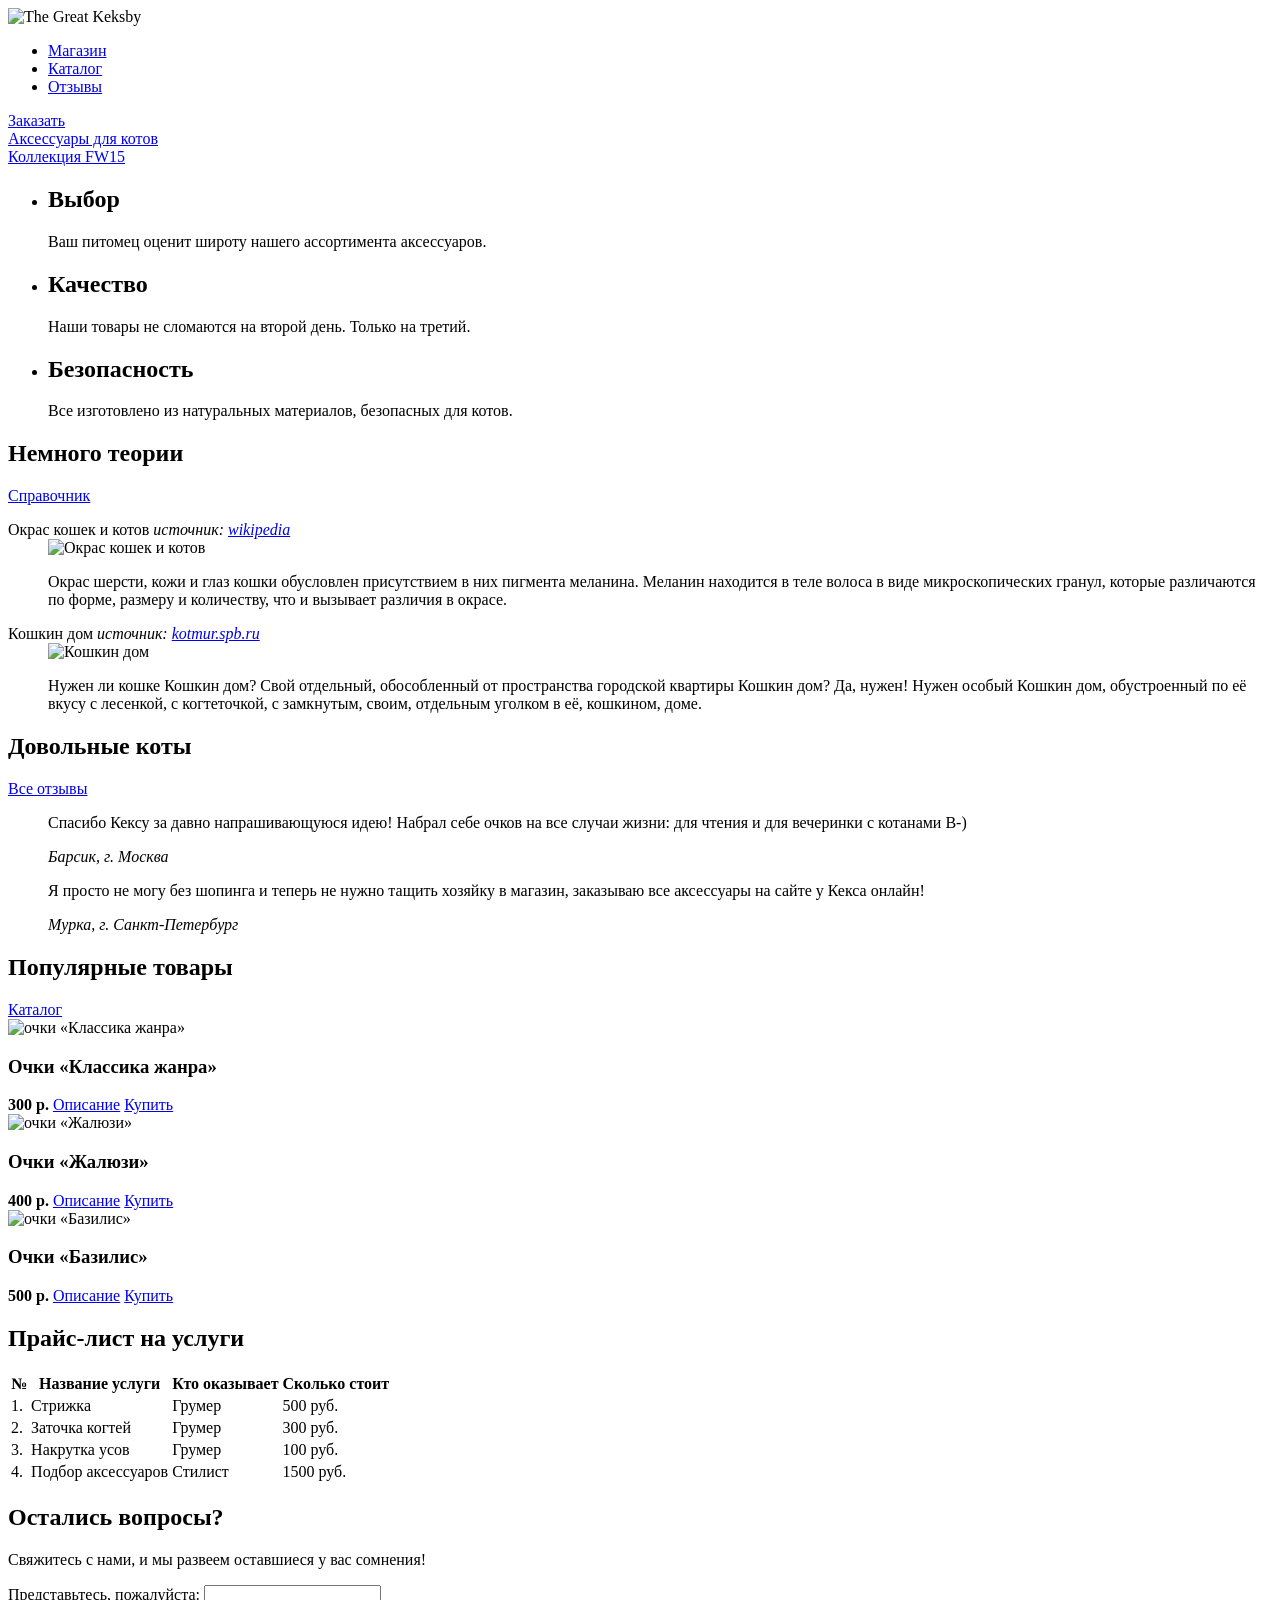
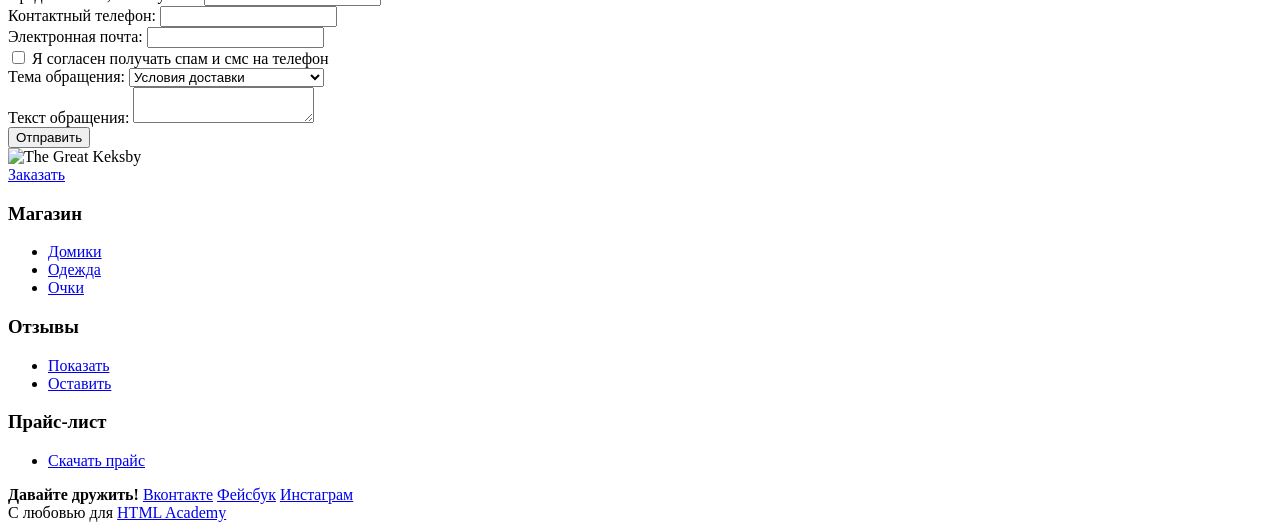
==== index.html @ 34fcda06 "Rename keksby-5.html to index.html" ====
<!DOCTYPE HTML>
<html lang="ru">
  <head>
    <meta charset="utf-8">
    <title>The Great Keksby</title>
    <link rel="stylesheet" href="style.css">
  </head>
  <body>
    <div class="page-header">
      <div class="header-top">
        <div class="header-logo">
          <img src="img/logo.png" alt="The Great Keksby" width="205" height="55">
        </div>
        <ul class="main-nav">
          <li><a href="#">Магазин</a></li>
          <li><a href="#">Каталог</a></li>
          <li><a href="#">Отзывы</a></li>
        </ul>
        <a class="btn" href="#">Заказать</a>
      </div>
      <div class="promo">
        <a href="#">Аксессуары для котов<br> Коллекция FW15</a>
      </div>
    </div>


    <div class="features">
      <ul>
        <li class="feature-item">
          <h2>Выбор</h2>
          <p>Ваш питомец оценит широту нашего ассортимента аксессуаров.</p>
        </li>
        <li class="feature-item">
          <h2>Качество</h2>
          <p>Наши товары не сломаются на второй день. Только на третий.</p>
        </li>
        <li class="feature-item">
          <h2>Безопасность</h2>
          <p>Все изготовлено из натуральных материалов, безопасных для котов.</p>
        </li>
      </ul>
    </div>


    <div class="cat-reference">
      <h2>Немного теории</h2>
      <a class="btn" href="#" title="Открыть справочник">Справочник</a>
      <dl>
        <dt>
          Окрас кошек и котов
          <i>источник: <a target="_blank" href="https://ru.wikipedia.org">wikipedia</a></i>
        </dt>
        <dd>
          <img src="img/article-1.jpg" alt="Окрас кошек и котов" width="100" height="100">
          <p>Окрас шерсти, кожи и глаз кошки обусловлен присутствием в них пигмента меланина. Меланин находится в теле волоса в виде микроскопических гранул, которые различаются по форме, размеру и количеству, что и вызывает различия в окрасе.</p>
        </dd>
        <dt>
          Кошкин дом
          <i>источник: <a target="_blank" href="http://kotmur.spb.ru">kotmur.spb.ru</a></i>
        </dt>
        <dd>
          <img src="img/article-2.jpg" alt="Кошкин дом" width="100" height="100">
          <p>Нужен ли кошке Кошкин дом? Свой отдельный, обособленный от пространства городской квартиры Кошкин дом? Да, нужен! Нужен особый Кошкин дом, обустроенный по её вкусу с лесенкой, с когтеточкой, с замкнутым, своим, отдельным уголком в её, кошкином, доме.</p>
        </dd>
      </dl>
    </div>


    <div class="reviews">
      <h2>Довольные коты</h2>
      <a class="btn" href="#" title="Посмотреть все отзывы">Все отзывы</a>
      <div class="reviews-list">
        <blockquote class="review-item">
          <p>Спасибо Кексу за давно напрашивающуюся идею! Набрал себе очков на все случаи жизни: для чтения и для вечеринки с котанами B-)</p>
          <cite>Барсик, г. Москва</cite>
        </blockquote>
        <blockquote class="review-item">
          <p>Я просто не могу без шопинга и теперь не нужно тащить хозяйку в магазин, заказываю все аксессуары на сайте у Кекса онлайн!</p>
          <cite>Мурка, г. Санкт-Петербург</cite>
        </blockquote>
      </div>
    </div>


    <div class="popular-and-price">
      <h2>Популярные товары</h2>
      <a class="btn" href="#" title="Посмотреть все товары">Каталог</a>
      <div class="popular-items">
        <div class="catalog-item">
          <img src="img/glasses-1.jpg" alt="очки «Классика жанра»" width="306" height="206">
          <h3>Очки «Классика жанра»</h3>
          <b>300 р.</b>
          <a class="btn" href="#">Описание</a>
          <a class="btn" href="#">Купить</a>
        </div>
        <div class="catalog-item">
          <img src="img/glasses-2.jpg" alt="очки «Жалюзи»" width="306" height="206">
          <h3>Очки «Жалюзи»</h3>
          <b>400 р.</b>
          <a class="btn" href="#">Описание</a>
          <a class="btn" href="#">Купить</a>
        </div>
        <div class="catalog-item">
          <img src="img/glasses-3.jpg" alt="очки «Базилис»" width="306" height="206">
          <h3>Очки «Базилис»</h3>
          <b>500 р.</b>
          <a class="btn" href="#">Описание</a>
          <a class="btn" href="#">Купить</a>
        </div>
      </div>

      <h2>Прайс-лист на услуги</h2>
      <table class="price-list">
        <tr>
          <th class="price-number">№</th>
          <th>Название услуги</th>
          <th>Кто оказывает</th>
          <th>Сколько стоит</th>
        </tr>
        <tr>
          <td class="price-number">1.</td>
          <td class="price-name">Стрижка</td>
          <td>Грумер</td>
          <td>500 руб.</td>
        </tr>
        <tr>
          <td class="price-number">2.</td>
          <td class="price-name">Заточка когтей</td>
          <td>Грумер</td>
          <td>300 руб.</td>
        </tr>
        <tr>
          <td class="price-number">3.</td>
          <td class="price-name">Накрутка усов</td>
          <td>Грумер</td>
          <td>100 руб.</td>
        </tr>
        <tr>
          <td class="price-number">4.</td>
          <td class="price-name">Подбор аксессуаров</td>
          <td>Стилист</td>
          <td>1500 руб.</td>
        </tr>
      </table>
    </div>


    <div class="feedback">
      <h2>Остались вопросы?</h2>
      <p class="feedback-tip">Свяжитесь с нами, и мы развеем оставшиеся у вас сомнения!</p>
      <form class="feedback-form" action="/keksby-mail" method="post">
        <div class="feedback-form-group">
          <label for="fullname">Представьтесь, пожалуйста:</label>
          <input type="text" name="fullname" id="fullname">
        </div>
        <div class="feedback-form-group">
          <label for="phone">Контактный телефон:</label>
          <input type="text" name="phone" id="phone">
        </div>
        <div class="feedback-form-group">
          <label for="email">Электронная почта:</label>
          <input type="text" name="email" id="email">
        </div>
        <div class="checkbox-area">
          <label>
            <input type="checkbox" name="subscription">
            Я согласен получать спам и смс на телефон
          </label>
        </div>
        <div class="feedback-form-group">
          <label for="topic">Тема обращения:</label>
          <select name="topic" id="topic">
            <option value="1">Условия доставки</option>
            <option value="2">Возврат товара</option>
            <option value="3">Жалоба в Роспотребнадзор</option>
          </select>
        </div>
        <div class="feedback-form-group">
          <label for="message">Текст обращения:</label>
          <textarea name="message" id="message"></textarea>
        </div>
        <input class="btn" type="submit" value="Отправить">
      </form>
    </div>


    <div class="page-footer">
      <div class="footer-top">
        <div class="footer-logo">
          <img src="img/logo.png" alt="The Great Keksby" width="205" height="55">
        </div>
        <a class="btn" href="#">Заказать</a>
      </div>

      <div class="footer-middle">
        <div class="footer-menu">
          <h3>Магазин</h3>
          <ul>
            <li><a href="#">Домики</a></li>
            <li><a href="#">Одежда</a></li>
            <li><a href="#">Очки</a></li>
          </ul>
        </div>
        <div class="footer-menu">
          <h3>Отзывы</h3>
          <ul>
            <li><a href="#">Показать</a></li>
            <li><a href="#">Оставить</a></li>
          </ul>
        </div>
        <div class="footer-menu">
          <h3>Прайс-лист</h3>
          <ul>
            <li><a href="#">Скачать прайс</a></li>
          </ul>
        </div>
      </div>

      <div class="footer-bottom">
        <div class="footer-social">
          <b>Давайте дружить!</b>
          <a class="social-btn" href="https://vk.com/htmlacademy">Вконтакте</a>
          <a class="social-btn" href="https://facebook.com/htmlacademy">Фейсбук</a>
          <a class="social-btn" href="https://instagram.com/htmlacademy">Инстаграм</a>
        </div>

        <div class="footer-copyright">
          С <span class="heart">любовью</span> для <a href="https://htmlacademy.ru">HTML Academy</a>
        </div>
      </div>
    </div>

  </body>
</html>
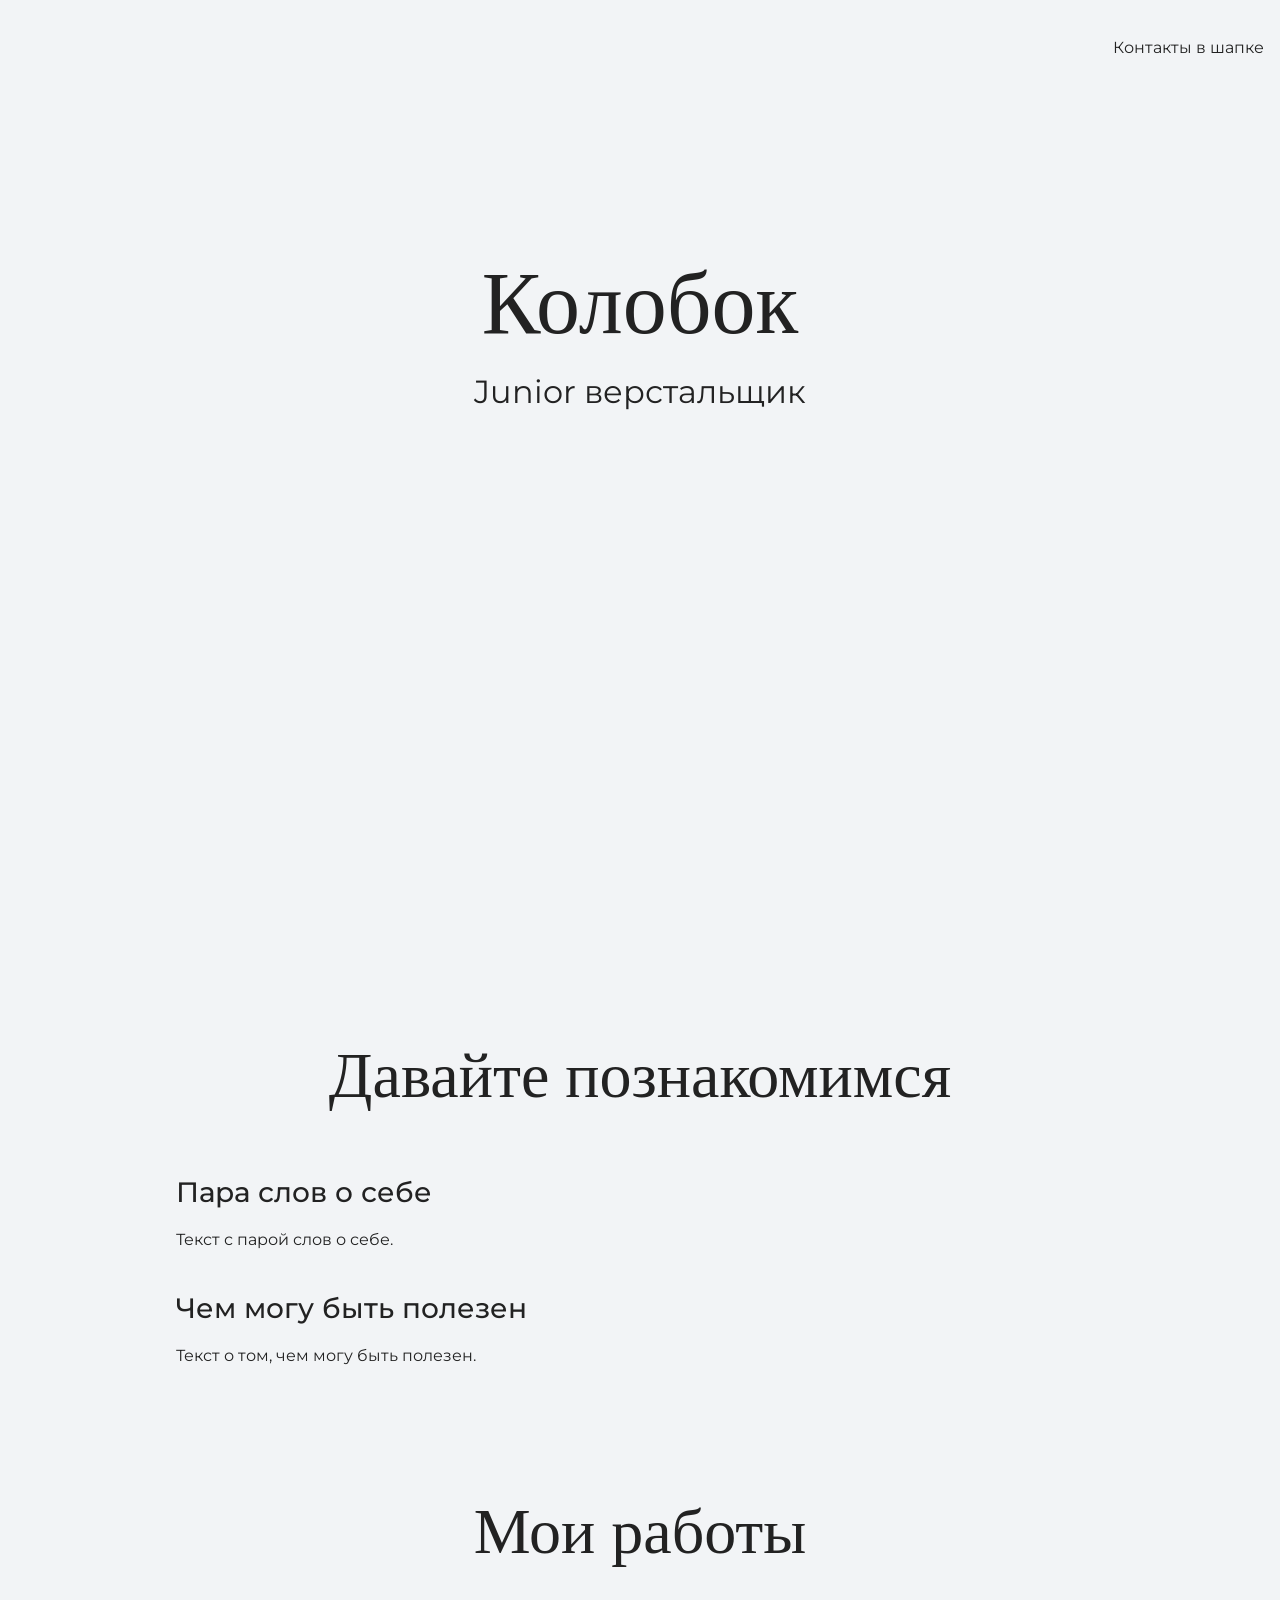
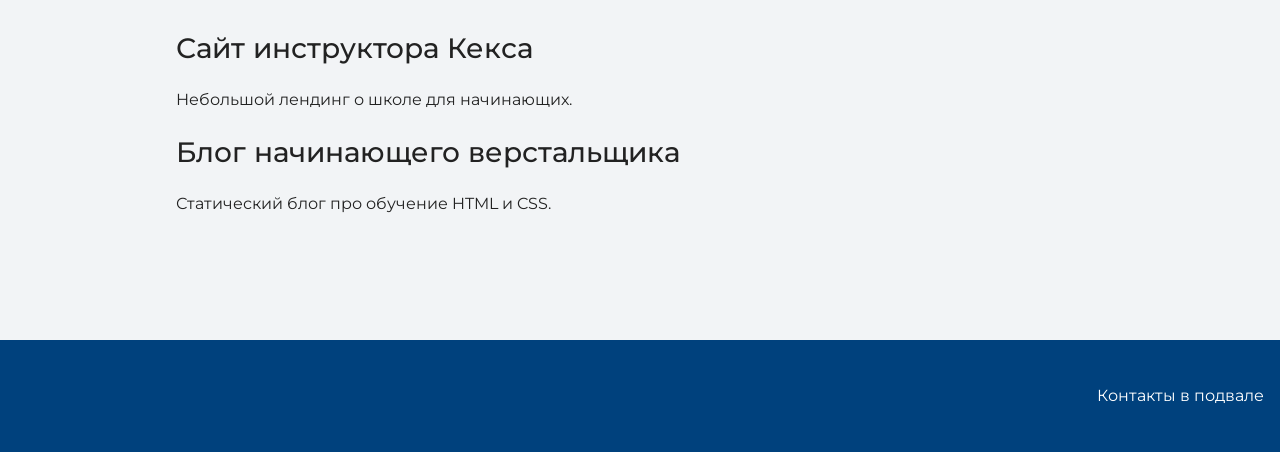
==== commit ae86d323: "Выложил сайт Колобок (опознанный енот)" ====
--- a/index.html
+++ b/index.html
@@ -1,236 +1,54 @@
-<!DOCTYPE HTML>
-<html lang="ru">
-  <head>
-    <meta charset="utf-8">
-    <title>The Great Keksby</title>
-    <link rel="stylesheet" href="style.css">
-  </head>
-  <body>
-    <div class="page-header">
-      <div class="header-top">
-        <div class="header-logo">
-          <img src="img/logo.png" alt="The Great Keksby" width="205" height="55">
-        </div>
-        <ul class="main-nav">
-          <li><a href="#">Магазин</a></li>
-          <li><a href="#">Каталог</a></li>
-          <li><a href="#">Отзывы</a></li>
-        </ul>
-        <a class="btn" href="#">Заказать</a>
-      </div>
-      <div class="promo">
-        <a href="#">Аксессуары для котов<br> Коллекция FW15</a>
-      </div>
-    </div>
-
-
-    <div class="features">
-      <ul>
-        <li class="feature-item">
-          <h2>Выбор</h2>
-          <p>Ваш питомец оценит широту нашего ассортимента аксессуаров.</p>
-        </li>
-        <li class="feature-item">
-          <h2>Качество</h2>
-          <p>Наши товары не сломаются на второй день. Только на третий.</p>
-        </li>
-        <li class="feature-item">
-          <h2>Безопасность</h2>
-          <p>Все изготовлено из натуральных материалов, безопасных для котов.</p>
-        </li>
-      </ul>
-    </div>
-
-
-    <div class="cat-reference">
-      <h2>Немного теории</h2>
-      <a class="btn" href="#" title="Открыть справочник">Справочник</a>
-      <dl>
-        <dt>
-          Окрас кошек и котов
-          <i>источник: <a target="_blank" href="https://ru.wikipedia.org">wikipedia</a></i>
-        </dt>
-        <dd>
-          <img src="img/article-1.jpg" alt="Окрас кошек и котов" width="100" height="100">
-          <p>Окрас шерсти, кожи и глаз кошки обусловлен присутствием в них пигмента меланина. Меланин находится в теле волоса в виде микроскопических гранул, которые различаются по форме, размеру и количеству, что и вызывает различия в окрасе.</p>
-        </dd>
-        <dt>
-          Кошкин дом
-          <i>источник: <a target="_blank" href="http://kotmur.spb.ru">kotmur.spb.ru</a></i>
-        </dt>
-        <dd>
-          <img src="img/article-2.jpg" alt="Кошкин дом" width="100" height="100">
-          <p>Нужен ли кошке Кошкин дом? Свой отдельный, обособленный от пространства городской квартиры Кошкин дом? Да, нужен! Нужен особый Кошкин дом, обустроенный по её вкусу с лесенкой, с когтеточкой, с замкнутым, своим, отдельным уголком в её, кошкином, доме.</p>
-        </dd>
-      </dl>
-    </div>
-
-
-    <div class="reviews">
-      <h2>Довольные коты</h2>
-      <a class="btn" href="#" title="Посмотреть все отзывы">Все отзывы</a>
-      <div class="reviews-list">
-        <blockquote class="review-item">
-          <p>Спасибо Кексу за давно напрашивающуюся идею! Набрал себе очков на все случаи жизни: для чтения и для вечеринки с котанами B-)</p>
-          <cite>Барсик, г. Москва</cite>
-        </blockquote>
-        <blockquote class="review-item">
-          <p>Я просто не могу без шопинга и теперь не нужно тащить хозяйку в магазин, заказываю все аксессуары на сайте у Кекса онлайн!</p>
-          <cite>Мурка, г. Санкт-Петербург</cite>
-        </blockquote>
-      </div>
-    </div>
-
-
-    <div class="popular-and-price">
-      <h2>Популярные товары</h2>
-      <a class="btn" href="#" title="Посмотреть все товары">Каталог</a>
-      <div class="popular-items">
-        <div class="catalog-item">
-          <img src="img/glasses-1.jpg" alt="очки «Классика жанра»" width="306" height="206">
-          <h3>Очки «Классика жанра»</h3>
-          <b>300 р.</b>
-          <a class="btn" href="#">Описание</a>
-          <a class="btn" href="#">Купить</a>
-        </div>
-        <div class="catalog-item">
-          <img src="img/glasses-2.jpg" alt="очки «Жалюзи»" width="306" height="206">
-          <h3>Очки «Жалюзи»</h3>
-          <b>400 р.</b>
-          <a class="btn" href="#">Описание</a>
-          <a class="btn" href="#">Купить</a>
-        </div>
-        <div class="catalog-item">
-          <img src="img/glasses-3.jpg" alt="очки «Базилис»" width="306" height="206">
-          <h3>Очки «Базилис»</h3>
-          <b>500 р.</b>
-          <a class="btn" href="#">Описание</a>
-          <a class="btn" href="#">Купить</a>
-        </div>
-      </div>
-
-      <h2>Прайс-лист на услуги</h2>
-      <table class="price-list">
-        <tr>
-          <th class="price-number">№</th>
-          <th>Название услуги</th>
-          <th>Кто оказывает</th>
-          <th>Сколько стоит</th>
-        </tr>
-        <tr>
-          <td class="price-number">1.</td>
-          <td class="price-name">Стрижка</td>
-          <td>Грумер</td>
-          <td>500 руб.</td>
-        </tr>
-        <tr>
-          <td class="price-number">2.</td>
-          <td class="price-name">Заточка когтей</td>
-          <td>Грумер</td>
-          <td>300 руб.</td>
-        </tr>
-        <tr>
-          <td class="price-number">3.</td>
-          <td class="price-name">Накрутка усов</td>
-          <td>Грумер</td>
-          <td>100 руб.</td>
-        </tr>
-        <tr>
-          <td class="price-number">4.</td>
-          <td class="price-name">Подбор аксессуаров</td>
-          <td>Стилист</td>
-          <td>1500 руб.</td>
-        </tr>
-      </table>
-    </div>
-
-
-    <div class="feedback">
-      <h2>Остались вопросы?</h2>
-      <p class="feedback-tip">Свяжитесь с нами, и мы развеем оставшиеся у вас сомнения!</p>
-      <form class="feedback-form" action="/keksby-mail" method="post">
-        <div class="feedback-form-group">
-          <label for="fullname">Представьтесь, пожалуйста:</label>
-          <input type="text" name="fullname" id="fullname">
-        </div>
-        <div class="feedback-form-group">
-          <label for="phone">Контактный телефон:</label>
-          <input type="text" name="phone" id="phone">
-        </div>
-        <div class="feedback-form-group">
-          <label for="email">Электронная почта:</label>
-          <input type="text" name="email" id="email">
-        </div>
-        <div class="checkbox-area">
-          <label>
-            <input type="checkbox" name="subscription">
-            Я согласен получать спам и смс на телефон
-          </label>
-        </div>
-        <div class="feedback-form-group">
-          <label for="topic">Тема обращения:</label>
-          <select name="topic" id="topic">
-            <option value="1">Условия доставки</option>
-            <option value="2">Возврат товара</option>
-            <option value="3">Жалоба в Роспотребнадзор</option>
-          </select>
-        </div>
-        <div class="feedback-form-group">
-          <label for="message">Текст обращения:</label>
-          <textarea name="message" id="message"></textarea>
-        </div>
-        <input class="btn" type="submit" value="Отправить">
-      </form>
-    </div>
-
-
-    <div class="page-footer">
-      <div class="footer-top">
-        <div class="footer-logo">
-          <img src="img/logo.png" alt="The Great Keksby" width="205" height="55">
-        </div>
-        <a class="btn" href="#">Заказать</a>
-      </div>
-
-      <div class="footer-middle">
-        <div class="footer-menu">
-          <h3>Магазин</h3>
-          <ul>
-            <li><a href="#">Домики</a></li>
-            <li><a href="#">Одежда</a></li>
-            <li><a href="#">Очки</a></li>
-          </ul>
-        </div>
-        <div class="footer-menu">
-          <h3>Отзывы</h3>
-          <ul>
-            <li><a href="#">Показать</a></li>
-            <li><a href="#">Оставить</a></li>
-          </ul>
-        </div>
-        <div class="footer-menu">
-          <h3>Прайс-лист</h3>
-          <ul>
-            <li><a href="#">Скачать прайс</a></li>
-          </ul>
-        </div>
-      </div>
-
-      <div class="footer-bottom">
-        <div class="footer-social">
-          <b>Давайте дружить!</b>
-          <a class="social-btn" href="https://vk.com/htmlacademy">Вконтакте</a>
-          <a class="social-btn" href="https://facebook.com/htmlacademy">Фейсбук</a>
-          <a class="social-btn" href="https://instagram.com/htmlacademy">Инстаграм</a>
-        </div>
-
-        <div class="footer-copyright">
-          С <span class="heart">любовью</span> для <a href="https://htmlacademy.ru">HTML Academy</a>
-        </div>
-      </div>
-    </div>
-
-  </body>
-</html>
-
-
+<!DOCTYPE html>
+<html lang="ru">
+  <head>
+    <meta charset="UTF-8">
+    <link href="https://fonts.googleapis.com/css?family=Montserrat:400,500,700|Old+Standard+TT&display=swap&subset=cyrillic" rel="stylesheet">
+    <link rel="stylesheet" href="style.css">
+    <title>Портфолио Junior верстальщика</title>
+  </head>
+
+  <body>
+    <header class="page-header">
+      <div class="container">
+      Контакты в шапке
+      </div>
+    </header>
+
+    <section class="hero-image">
+      <div class="container">
+      <h1 class="heading">Колобок</h1>
+      <p>Junior верстальщик</p>
+      </div>
+    </section>
+
+    <section class="intro">
+      <div class="container">
+      <h2 class="subheading">Давайте познакомимся</h2>
+      <h3>Пара слов о себе</h3>
+      <p>Текст с парой слов о себе.</p>
+      <h3>Чем могу быть полезен</h3>
+      <p>Текст о том, чем могу быть полезен.</p>
+      </div>
+    </section>
+
+    <section class="portfolio">
+      <div class="container">
+
+      <h2 class="subheading">Мои работы</h2>
+
+      <h3>Сайт инструктора Кекса</h3>
+      <p>Небольшой лендинг о школе для начинающих.</p>
+
+      <h3>Блог начинающего верстальщика</h3>
+      <p>Статический блог про обучение HTML и CSS.</p>
+
+      </div>
+    </section>
+
+    <footer class="page-footer">
+      <div class="container">
+      Контакты в подвале
+      </div>
+    </footer>
+  </body>
+</html>
--- a/style.css
+++ b/style.css
@@ -0,0 +1,194 @@
+body {
+  margin: 0;
+  min-width: 960px;
+  font-family: "Montserrat", "Helvetica", "Arial", sans-serif;
+  font-size: 16px;
+  line-height: 32px;
+  color: #222222;
+  background-color: #f2f4f6;
+  background-image: url("img/hero-bg.jpg");
+  background-repeat: no-repeat;
+  background-position: top center;
+}
+
+.container {
+  max-width: 928px;
+  margin: 0 auto;
+  padding: 0 16px;
+}
+
+.page-header {
+  margin: 0 0 160px;
+  padding: 32px 0 32px;
+}
+
+.page-header .container,
+.page-footer .container {
+  max-width: 1408px;
+  text-align: right;
+}
+
+.page-header a {
+  margin-left: 56px;
+  color: #288be6;
+  text-decoration: none;
+  background-repeat: no-repeat;
+  background-position: left;
+}
+
+.header-email {
+  padding-left: 30px;
+  background-image: url("img/icon-email-header.svg");
+}
+
+.header-phone {
+  padding-left: 25px;
+  background-image: url("img/icon-phone-header.svg");
+}
+
+.hero-image {
+  margin-bottom: 620px;
+}
+
+.hero-image .container {
+  max-width: 1408px;
+  text-align: center;
+}
+
+.heading {
+  margin: 0 0 16px;
+  font-family: "Old Standard TT", "Times", "Times New Roman", serif;
+  font-size: 88px;
+  line-height: 96px;
+  font-weight: 400;
+}
+
+.hero-image p {
+  margin: 0;
+  font-size: 32px;
+  line-height: 48px;
+}
+
+.intro {
+  margin: 0 0 120px;
+}
+
+.subheading {
+  margin: 0 0 56px;
+  font-family: "Old Standard TT", "Times", "Times New Roman", serif;
+  font-size: 64px;
+  line-height: 80px;
+  font-weight: 400;
+  text-align: center;
+}
+
+.user-image {
+  margin: 0 0 32px;
+  text-align: center;
+}
+
+.intro h3,
+.portfolio h3 {
+  margin: 0 0 12px;
+  font-size: 28px;
+  line-height: 40px;
+  font-weight: 500;
+}
+
+.intro p {
+  margin: 0 0 32px;
+}
+
+.skills-list {
+  margin: 0;
+  padding: 0;
+}
+
+.skills-list dt {
+  padding-left: 32px;
+  background-repeat: no-repeat;
+  background-position: left;
+}
+
+.skill-html {
+  background-image: url("img/icon-html.svg");
+}
+
+.skill-css {
+  background-image: url("img/icon-css.svg");
+}
+
+.level {
+  margin: 4px 0 16px;
+  padding: 0;
+  height: 14px;
+  font-size: 0;
+  background-color: #ffffff;
+  border: 1px solid #86c3fa;
+  border-radius: 8px;
+}
+
+.level div {
+  margin: 1px;
+  height: 12px;
+  background-color: #288be6;
+  border-radius: 6px;
+}
+
+.portfolio {
+  margin: 0 0 120px;
+}
+
+.projects {
+  margin: 0;
+  padding: 0;
+  list-style: none;
+}
+
+.projects li {
+  margin: 0 0 80px;
+}
+
+.project-image {
+  margin: 0 0 24px;
+  text-align: center;
+}
+
+.projects p {
+  margin: 0 0 24px;
+}
+
+.button {
+  padding: 6px 20px;
+  display: inline-block;
+  vertical-align: baseline;
+  text-decoration: none;
+  text-transform: uppercase;
+  border-radius: 4px;
+  background-color: #288be6;
+  color: #ffffff;
+}
+
+.page-footer {
+  padding: 40px 0;
+  background-color: #00417d;
+  color: #ffffff;
+}
+
+.page-footer a {
+  margin-left: 56px;
+  color: inherit;
+  text-decoration: none;
+  background-repeat: no-repeat;
+  background-position: left;
+}
+
+.footer-email {
+  padding-left: 30px;
+  background-image: url("img/icon-email-footer.svg");
+}
+
+.footer-phone {
+  padding-left: 25px;
+  background-image: url("img/icon-phone-footer.svg");
+}
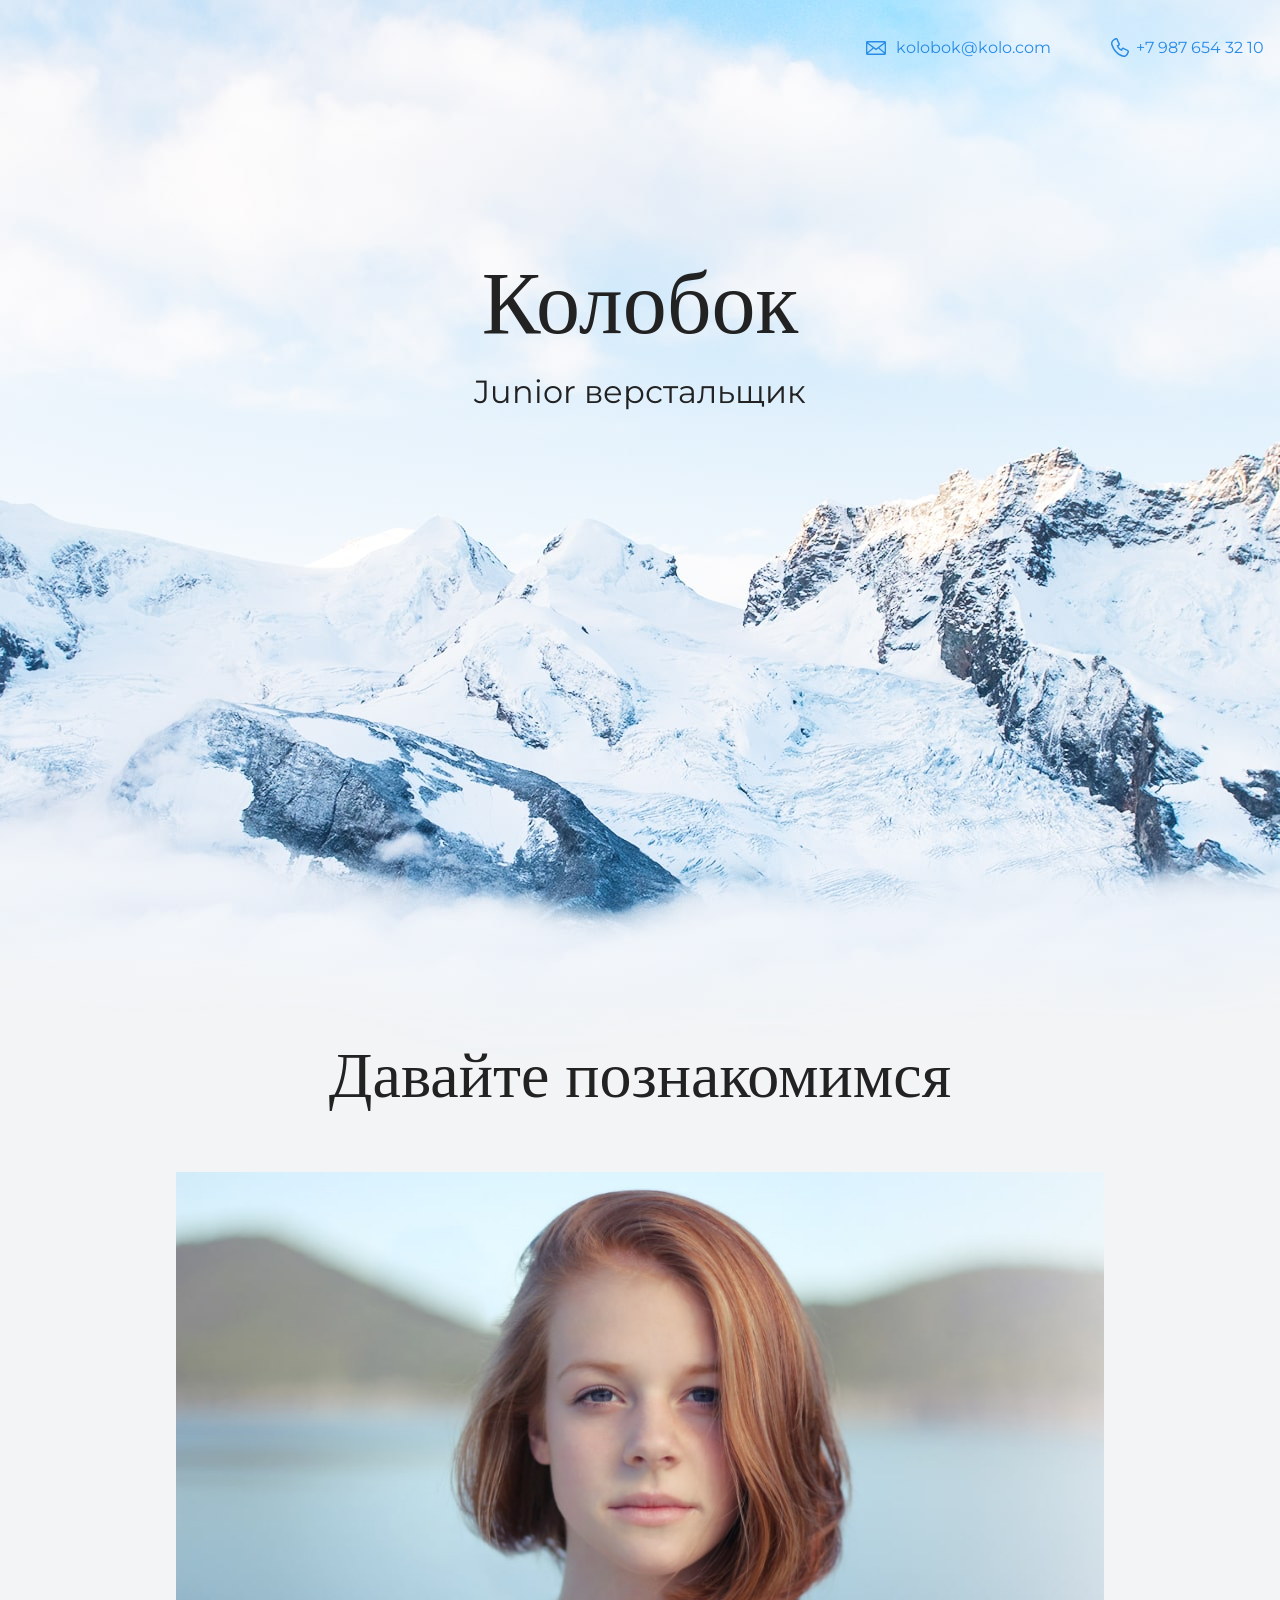
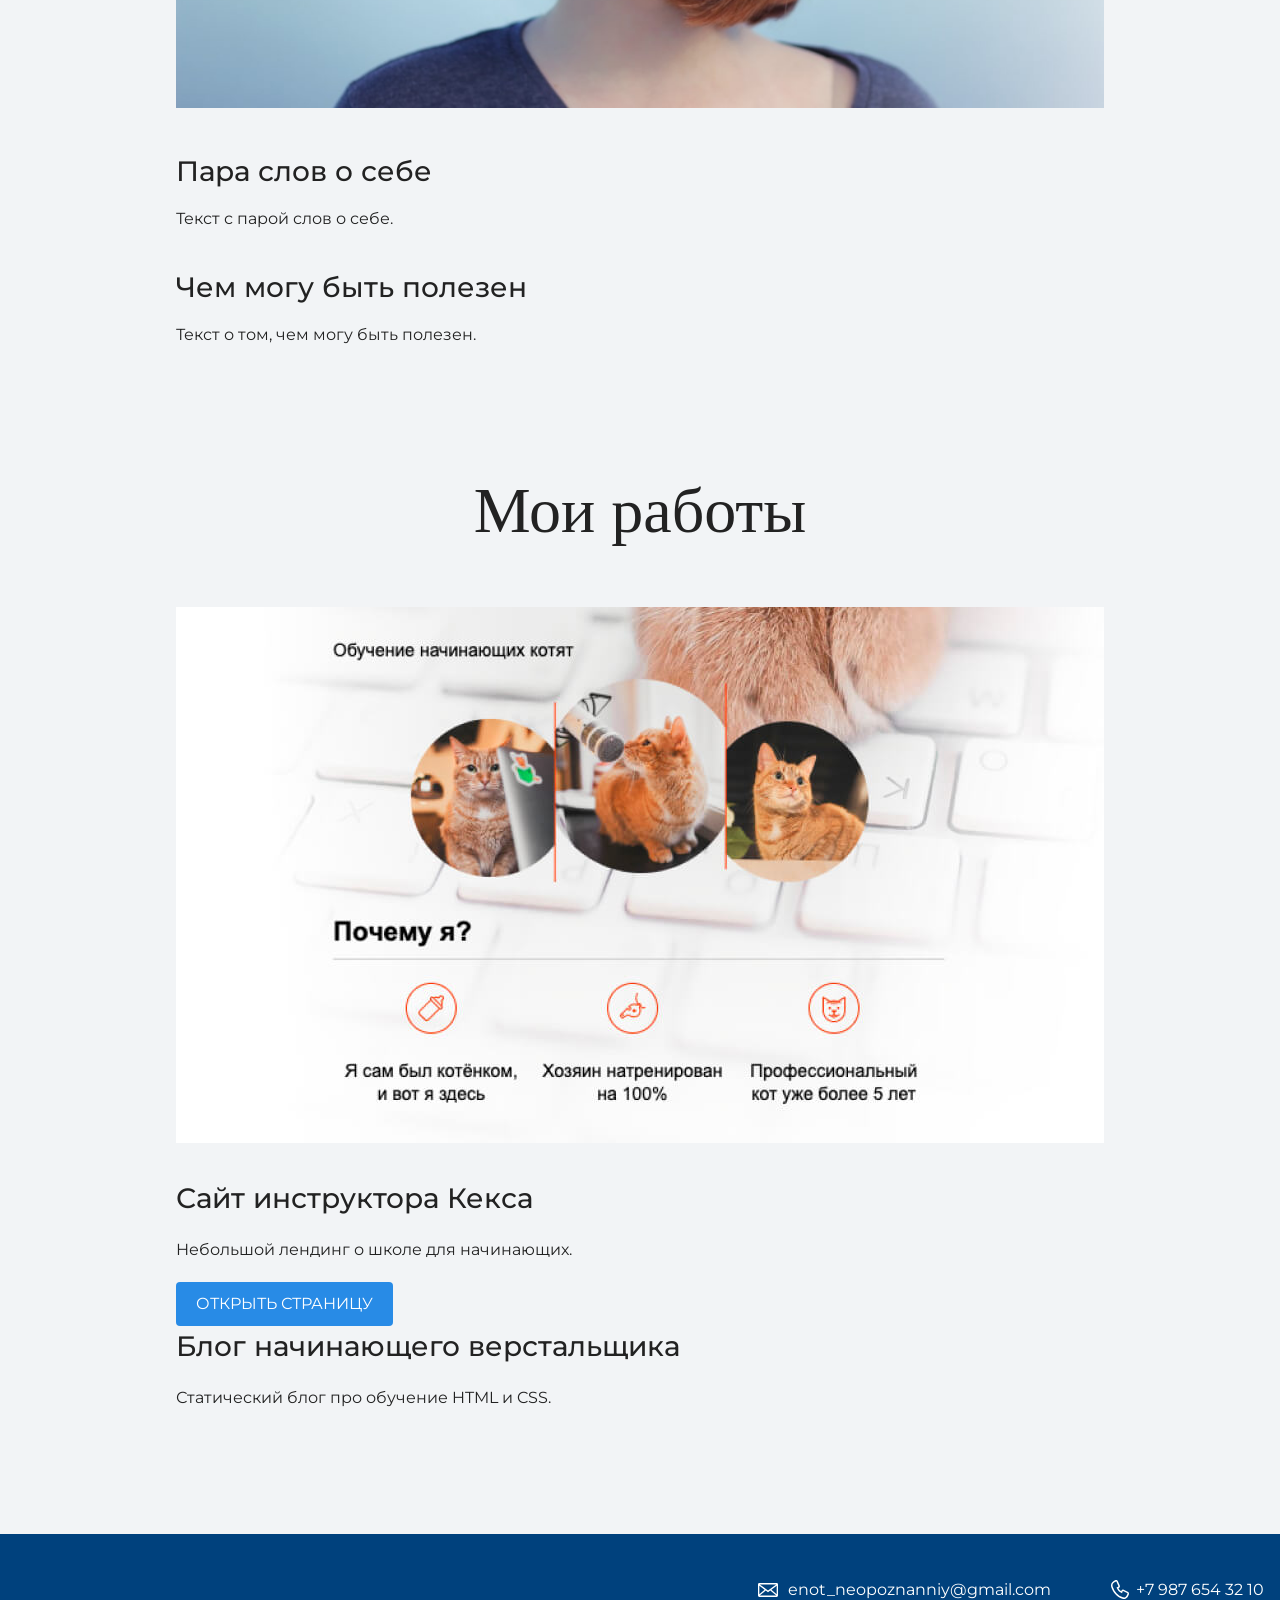
==== commit e0815d72: "Добавлены картинки на сайт Колобок" ====
--- a/index.html
+++ b/index.html
@@ -10,7 +10,8 @@
   <body>
     <header class="page-header">
       <div class="container">
-      Контакты в шапке
+      <a class="header-email" href="mailto:kolobok@kolo.com">kolobok@kolo.com</a>
+      <a class="header-phone" href="tel:+79876543210">+7 987 654 32 10</a>
       </div>
     </header>
 
@@ -22,8 +23,13 @@
     </section>
 
     <section class="intro">
+
+
       <div class="container">
       <h2 class="subheading">Давайте познакомимся</h2>
+        <figure class="user-image">
+          <img src="files/user.jpg" width="928" height="536" alt="Фотография Колобка">
+        </figure>
       <h3>Пара слов о себе</h3>
       <p>Текст с парой слов о себе.</p>
       <h3>Чем могу быть полезен</h3>
@@ -35,10 +41,12 @@
       <div class="container">
 
       <h2 class="subheading">Мои работы</h2>
-
+        <figure class="project-image">
+          <img src="files/project.jpg" width="928" height="536" alt="Cайт инструктора Кекса">
+        </figure>
       <h3>Сайт инструктора Кекса</h3>
       <p>Небольшой лендинг о школе для начинающих.</p>
-
+      <a class="button" href="source/project/index.html">Открыть страницу</a>
       <h3>Блог начинающего верстальщика</h3>
       <p>Статический блог про обучение HTML и CSS.</p>
 
@@ -47,7 +55,8 @@
 
     <footer class="page-footer">
       <div class="container">
-      Контакты в подвале
+      <a class="footer-email" href="mailto:enot_neopoznanniy@gmail.com">enot_neopoznanniy@gmail.com</a>
+      <a class="footer-phone" href="tel:+79876543210">+7 987 654 32 10</a>
       </div>
     </footer>
   </body>
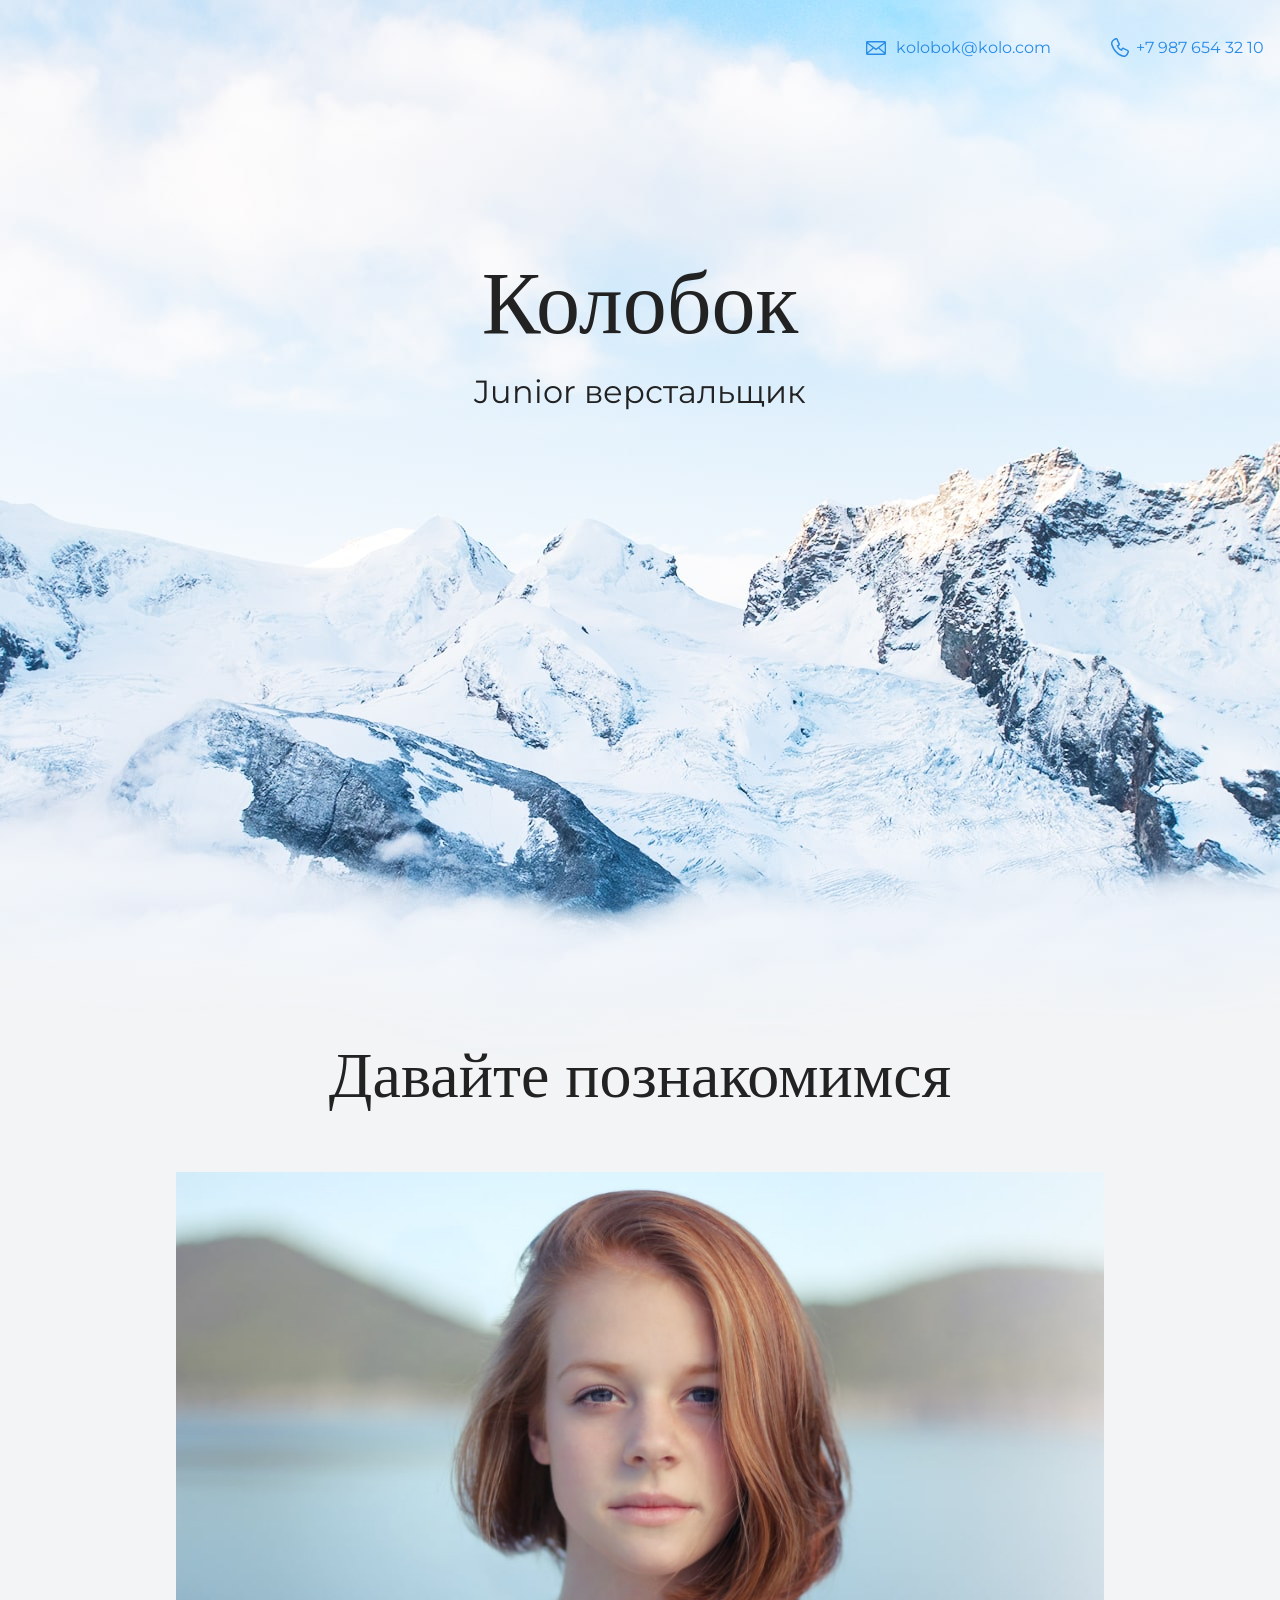
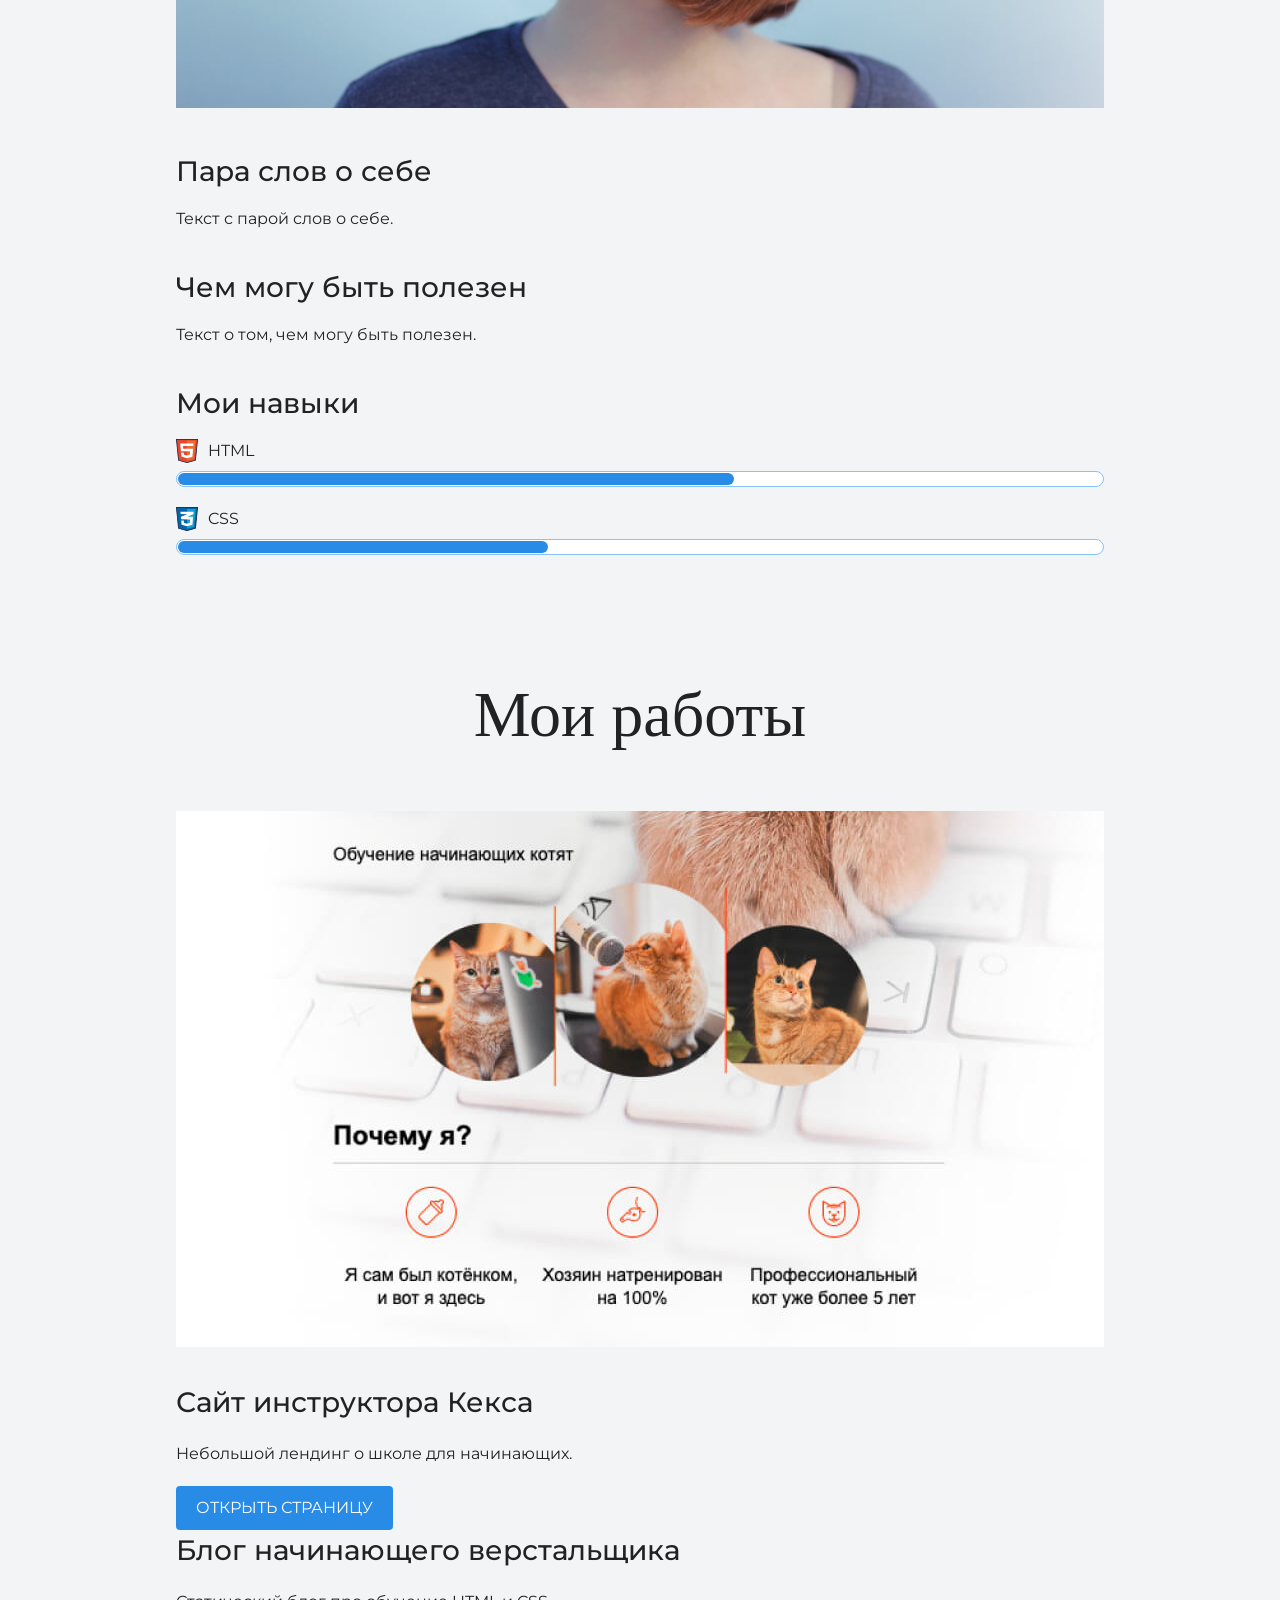
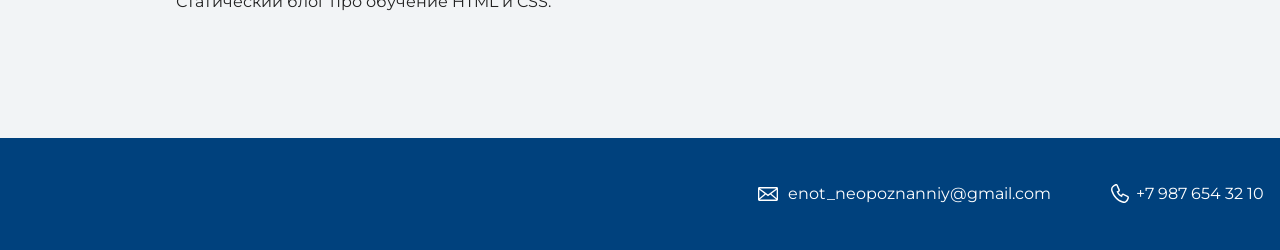
==== commit f8d55f2d: "Добавил навыки" ====
--- a/index.html
+++ b/index.html
@@ -34,6 +34,17 @@
       <p>Текст с парой слов о себе.</p>
       <h3>Чем могу быть полезен</h3>
       <p>Текст о том, чем могу быть полезен.</p>
+        
+        <div class="skills">
+  <h3>Мои навыки</h3>
+  <dl class="skills-list">
+    <dt class="skill-html">HTML</dt>
+    <dd class="level"><div style="width: 60%;">60%</div></dd>
+    <dt class="skill-css">CSS</dt>
+    <dd class="level"><div style="width: 40%;">40%</div></dd>
+  </dl>
+</div>
+        
       </div>
     </section>
 
@@ -60,4 +71,4 @@
       </div>
     </footer>
   </body>
-</html>+</html>
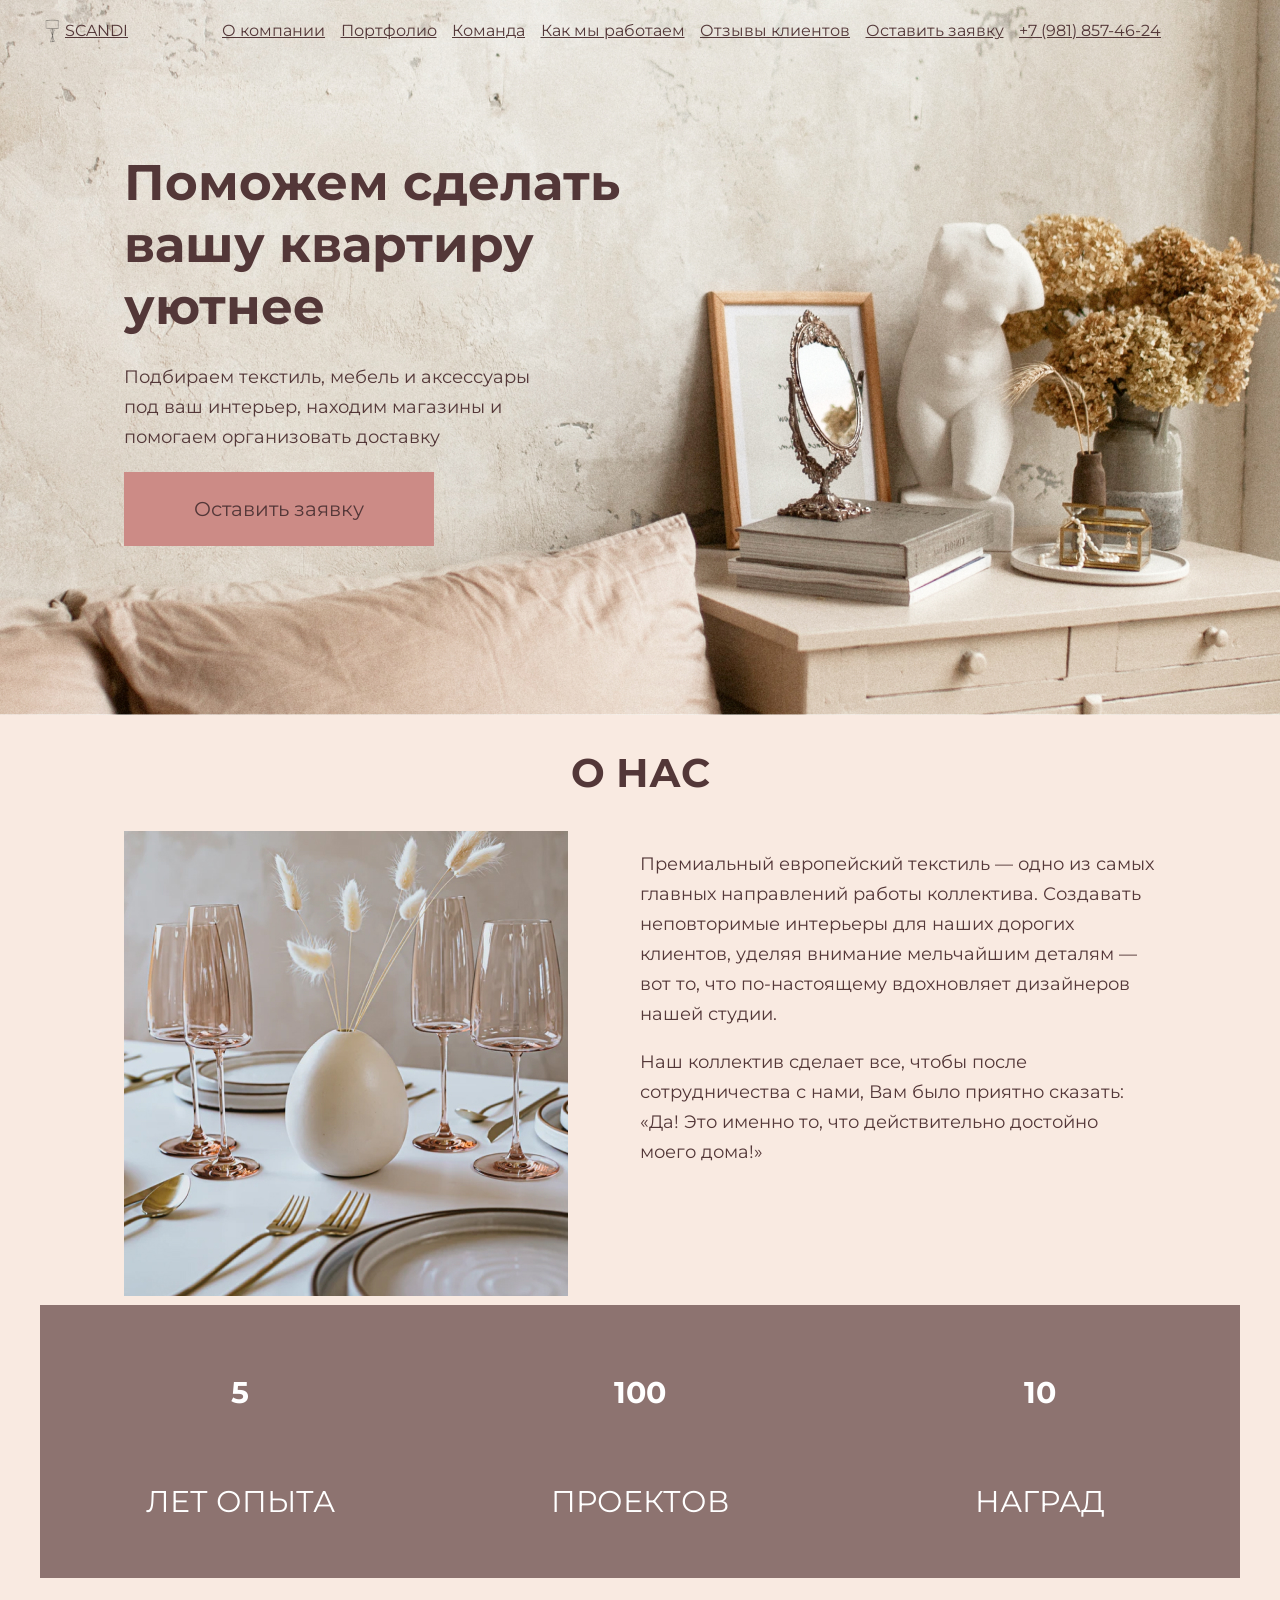
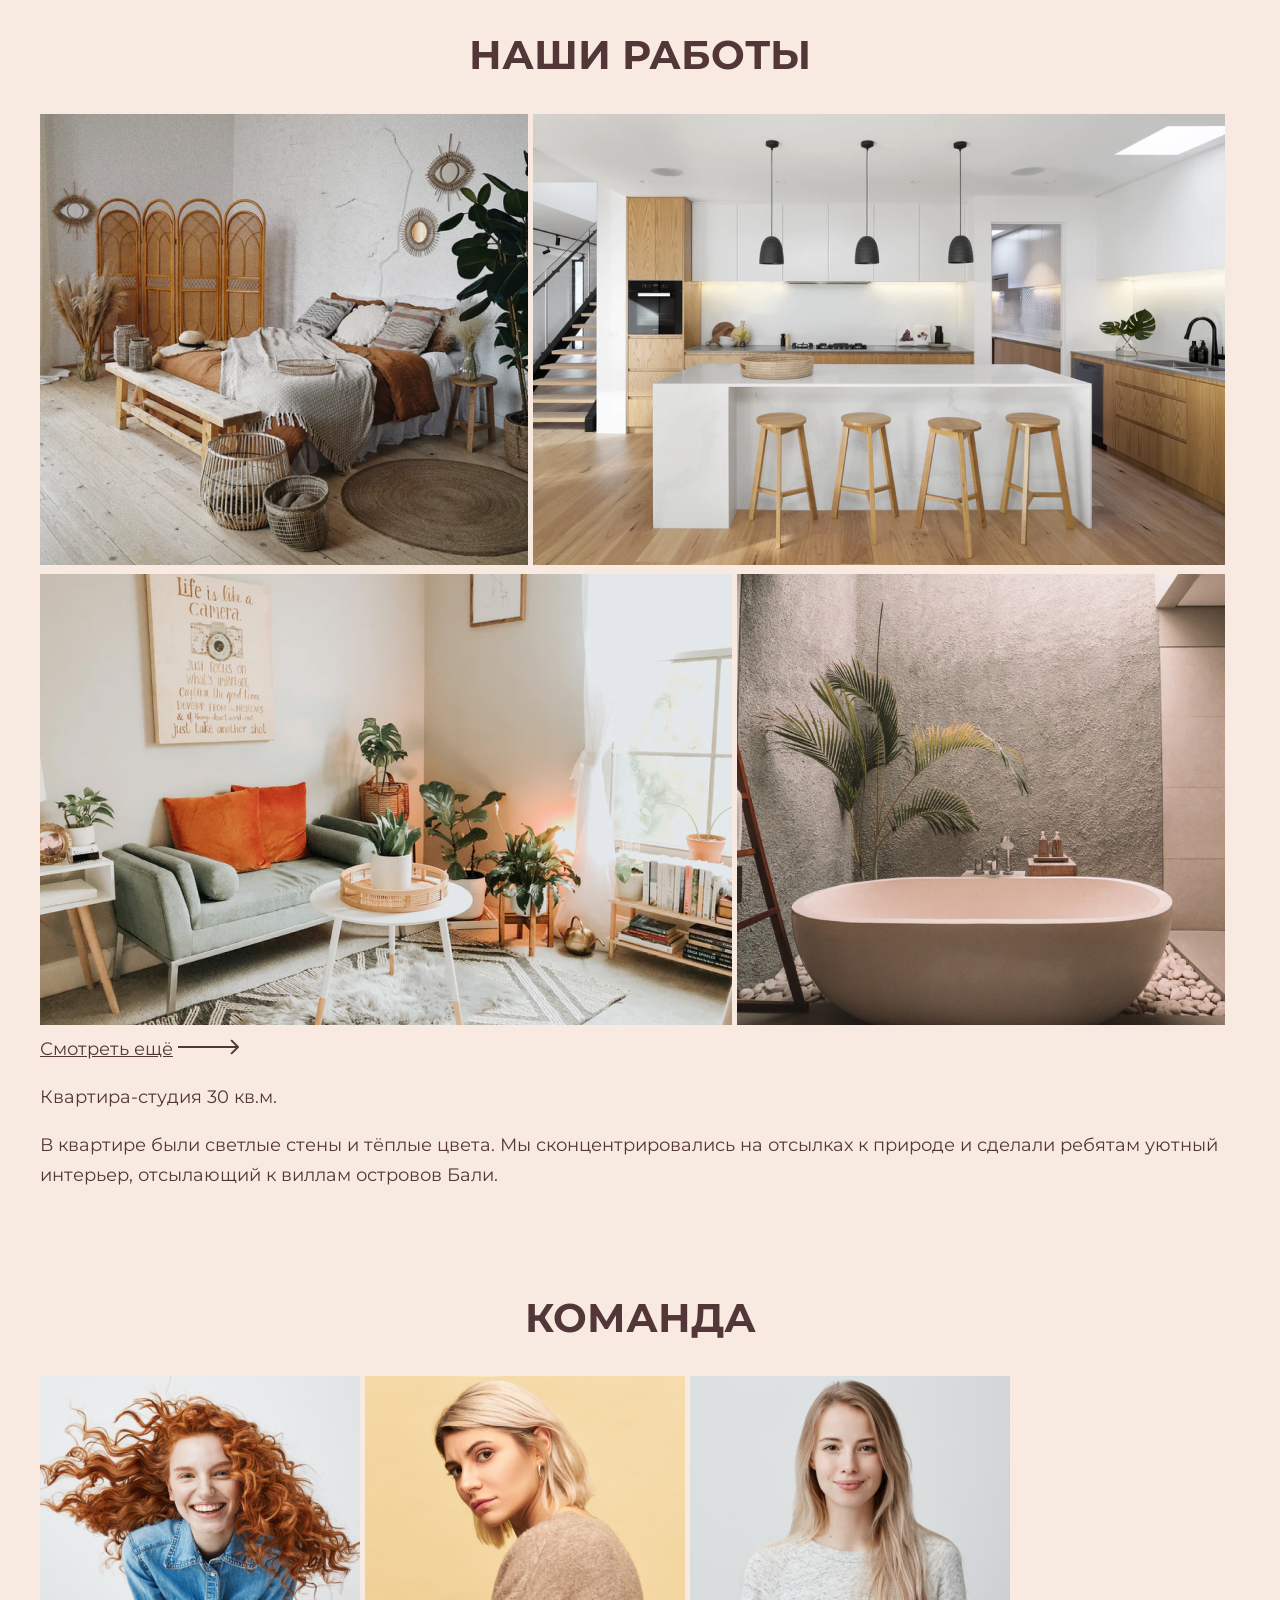
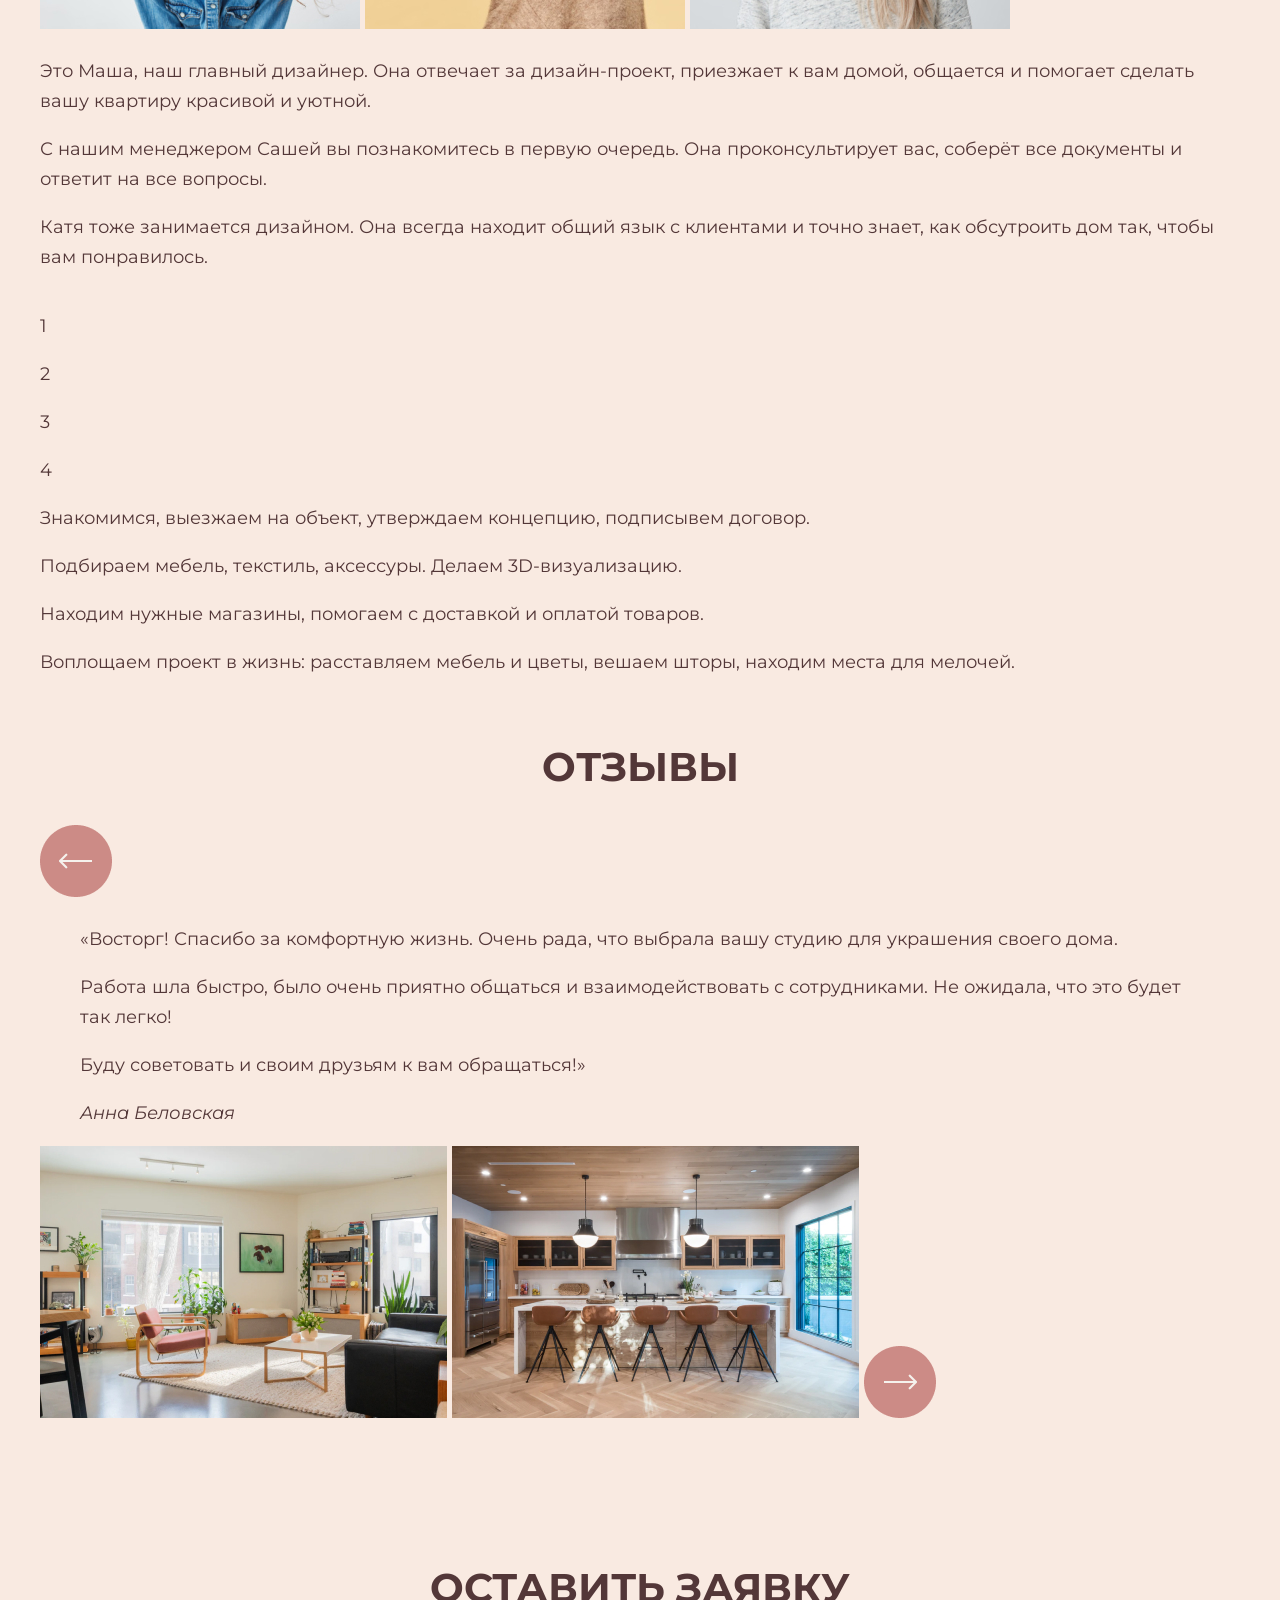
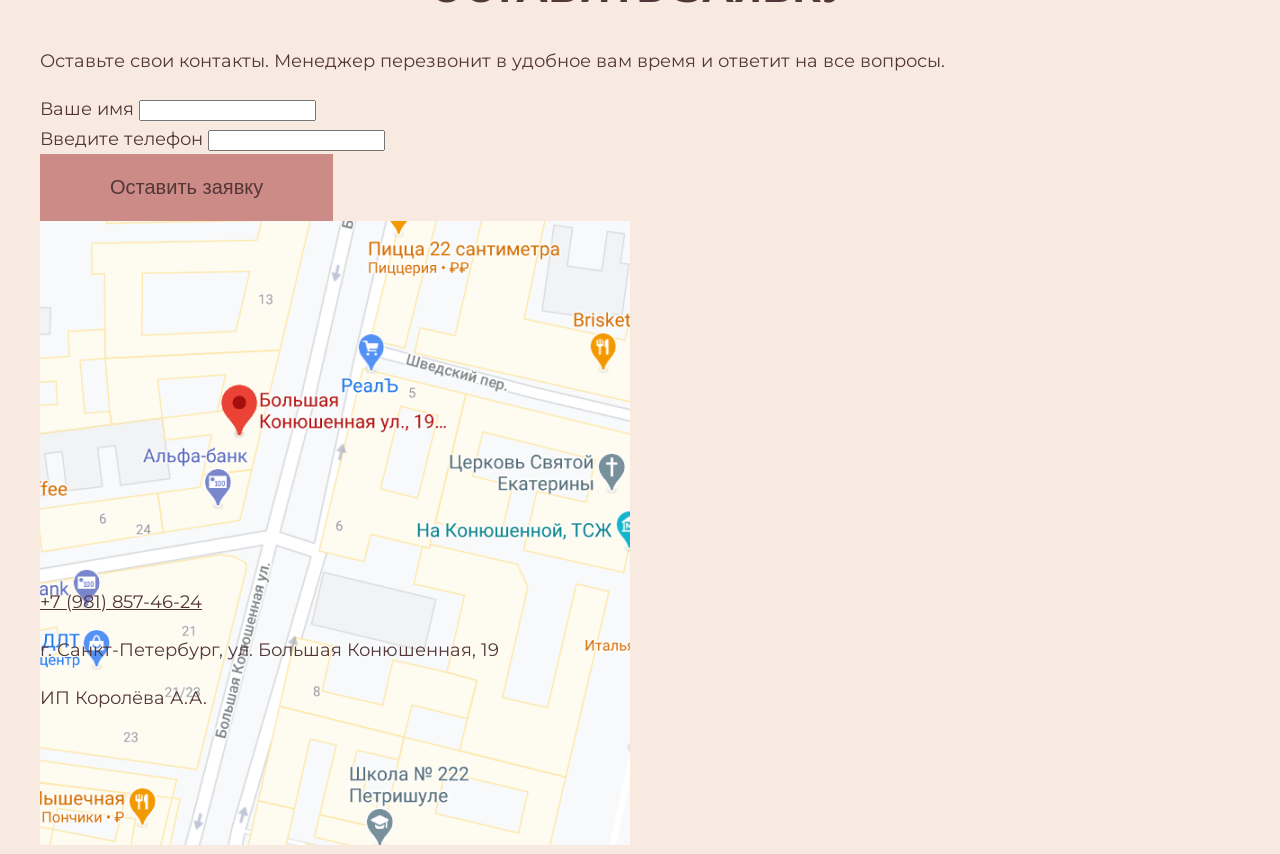
==== commit 4496ff57: "Сайт для марафона Заверстаю 3" ====
--- a/index.html
+++ b/index.html
@@ -1,74 +1,203 @@
-<!DOCTYPE html>
-<html lang="ru">
-  <head>
-    <meta charset="UTF-8">
-    <link href="https://fonts.googleapis.com/css?family=Montserrat:400,500,700|Old+Standard+TT&display=swap&subset=cyrillic" rel="stylesheet">
-    <link rel="stylesheet" href="style.css">
-    <title>Портфолио Junior верстальщика</title>
-  </head>
-
-  <body>
-    <header class="page-header">
-      <div class="container">
-      <a class="header-email" href="mailto:kolobok@kolo.com">kolobok@kolo.com</a>
-      <a class="header-phone" href="tel:+79876543210">+7 987 654 32 10</a>
-      </div>
-    </header>
-
-    <section class="hero-image">
-      <div class="container">
-      <h1 class="heading">Колобок</h1>
-      <p>Junior верстальщик</p>
-      </div>
-    </section>
-
-    <section class="intro">
-
-
-      <div class="container">
-      <h2 class="subheading">Давайте познакомимся</h2>
-        <figure class="user-image">
-          <img src="files/user.jpg" width="928" height="536" alt="Фотография Колобка">
-        </figure>
-      <h3>Пара слов о себе</h3>
-      <p>Текст с парой слов о себе.</p>
-      <h3>Чем могу быть полезен</h3>
-      <p>Текст о том, чем могу быть полезен.</p>
-        
-        <div class="skills">
-  <h3>Мои навыки</h3>
-  <dl class="skills-list">
-    <dt class="skill-html">HTML</dt>
-    <dd class="level"><div style="width: 60%;">60%</div></dd>
-    <dt class="skill-css">CSS</dt>
-    <dd class="level"><div style="width: 40%;">40%</div></dd>
-  </dl>
-</div>
-        
-      </div>
-    </section>
-
-    <section class="portfolio">
-      <div class="container">
-
-      <h2 class="subheading">Мои работы</h2>
-        <figure class="project-image">
-          <img src="files/project.jpg" width="928" height="536" alt="Cайт инструктора Кекса">
-        </figure>
-      <h3>Сайт инструктора Кекса</h3>
-      <p>Небольшой лендинг о школе для начинающих.</p>
-      <a class="button" href="source/project/index.html">Открыть страницу</a>
-      <h3>Блог начинающего верстальщика</h3>
-      <p>Статический блог про обучение HTML и CSS.</p>
-
-      </div>
-    </section>
-
-    <footer class="page-footer">
-      <div class="container">
-      <a class="footer-email" href="mailto:enot_neopoznanniy@gmail.com">enot_neopoznanniy@gmail.com</a>
-      <a class="footer-phone" href="tel:+79876543210">+7 987 654 32 10</a>
-      </div>
-    </footer>
-  </body>
-</html>
+<!DOCTYPE html>
+<html lang="ru">
+  <head>
+    <meta charset="UTF-8">
+	<link rel="preconnect" href="https://fonts.gstatic.com">
+	<link href="https://fonts.googleapis.com/css2?family=Montserrat&display=swap" rel="stylesheet"> 
+    <link rel="stylesheet" href="css/style.css">
+    <title>Марафон 3.0</title>
+  </head>
+
+<body>
+
+<main>
+
+	<section id="0" class="main">
+
+		<div class="conteiner">
+		<header class="header-blok">
+
+			<div class="menu">
+				<div class="logo">
+					<img src="img/logo.svg">
+					<a class="logotext" href="#">SCANDI</a>
+				</div>
+				<ul class="nav-list">
+				  <li class="nav-item"><a href="#1">О компании</a></li>
+		          <li class="nav-item"><a href="#2">Портфолио</a></li>
+		          <li class="nav-item"><a href="#3">Команда</a></li>
+		          <li class="nav-item"><a href="#4">Как мы работаем</a></li>
+		          <li class="nav-item"><a href="#5">Отзывы клиентов</a></li>
+		          <li class="nav-item"><a href="#6">Оставить заявку</a></li>
+		          <li class="nav-item"><a class="header-phone" href="tel:+79818574624">+7 (981) 857-46-24</a></li>
+				</ul>
+			</div>
+
+		</header>
+		</div>
+
+
+		<div class="conteiner begin">
+
+			<h1>Поможем сделать вашу квартиру уютнее</h1>	
+	
+			<p>Подбираем текстиль, мебель и аксессуары под ваш интерьер, находим магазины и помогаем организовать доставку</p>
+
+			<a class="btn" href="#">Оставить заявку</a>
+
+		</div>
+
+	</section>
+
+	<section id="1" class="company">
+
+		<div class="conteiner">
+
+			<h2>О нас</h2>
+
+			<div class="kollektiv">
+				<div>
+			<img src="files/ooo.jpg" alt="" width="444" height="465">
+				</div>
+				<div class="onas-text">
+			<p>Премиальный европейский текстиль — одно из самых главных направлений работы коллектива. Создавать неповторимые интерьеры для наших дорогих клиентов, уделяя внимание мельчайшим деталям — вот то,  что по-настоящему вдохновляет дизайнеров нашей студии. +</p>
+			<p>Наш коллектив сделает все, чтобы после сотрудничества с нами,  Вам было приятно сказать: «Да! Это именно то, что действительно достойно моего дома!»</p>
+			</div>
+			</div>
+
+
+			<div class="company-facts">
+				<h1 class="fact">5</h1>
+				<h1 class="fact">100</h1>
+				<h1 class="fact">10</h1>
+				<p class="fact">лет опыта</p>
+				<p class="fact">проектов</p>
+				<p class="fact">наград</p>
+			</div>
+
+		</div>
+	</section>
+
+	<section id="2" class="portfolio">
+
+				<div class="conteiner">
+
+		<h2>Наши работы</h2>
+
+		<img src="files/port-0.jpg" alt="" width="488" height="451">
+		<img src="files/port-1.jpg" alt="" width="692" height="451">
+		<img src="files/port-2.jpg" alt="" width="692" height="451">
+		<img src="files/port-3.jpg" alt="" width="488" height="451">
+
+		<a href="#">Смотреть ещё</a>
+		<a href="#"><img src="img/arrow3.svg"></a>
+
+		<!-- hover -->
+		<p>Квартира-студия 30 кв.м.</p>
+		<p>В квартире были светлые стены и тёплые цвета. Мы сконцентрировались на отсылках к природе и сделали ребятам уютный интерьер, отсылающий к виллам островов Бали.</p>
+
+</div>
+	</section>
+
+	<section id="3" class="komandos">
+
+				<div class="conteiner">
+
+		<h2>Команда</h2>
+
+		<img src="files/pers-1.jpg" alt="" width="320" height="253">
+		<img src="files/pers-2.jpg" alt="" width="320" height="253">
+		<img src="files/pers-3.jpg" alt="" width="320" height="253">
+
+		<p>Это Маша, наш главный дизайнер. Она отвечает за дизайн-проект, приезжает к вам домой, общается и помогает сделать вашу квартиру красивой и уютной.</p>
+
+		<p>С нашим менеджером Сашей вы познакомитесь в первую очередь. Она проконсультирует вас, соберёт все документы и ответит на все вопросы.</p>
+
+		<p>Катя тоже занимается дизайном. Она всегда находит общий язык с клиентами и точно знает, как обсутроить дом так, чтобы вам понравилось.</p>
+</div>
+	</section>
+
+	<section id="4" class="rabota">
+
+				<div class="conteiner">
+		
+		<p>1</p>
+		<p>2</p>
+		<p>3</p>
+		<p>4</p>
+
+		<p>Знакомимся, выезжаем на объект, утверждаем концепцию, подписывем договор.</p>
+		<p>Подбираем мебель, текстиль, аксессуры. Делаем 3D-визуализацию.</p>
+		<p>Находим нужные магазины, помогаем с доставкой и оплатой товаров.</p>
+		<p>Воплощаем проект в жизнь: расставляем мебель и цветы, вешаем шторы,  находим места для мелочей.</p>
+</div>
+	</section>
+
+	<section id="5" class="otzivi">
+
+				<div class="conteiner">
+		
+		<h2>Отзывы</h2>
+
+		<a class="arrow" href="#"><img src="img/arrow1.png"></a>
+
+		<blockquote>
+			<p>«Восторг! Спасибо за комфортную жизнь. Очень рада, что выбрала вашу студию для украшения своего дома.</p>
+			<p>Работа шла быстро, было очень приятно общаться и взаимодействовать с сотрудниками. Не ожидала, что это будет так легко!</p>
+			<p>Буду советовать и своим друзьям к вам обращаться!»</p>
+			<cite>Анна Беловская</cite>
+		</blockquote>
+
+		<img src="files/otz-1.jpg" alt="" width="407" height="272">
+		<img src="files/otz-2.jpg" alt="" width="407" height="272">
+
+	
+		<a class="arrow" href="#"><img src="img/arrow2.png"></a>
+
+</div>
+	</section>
+
+	<section id="6" class="zakaz">
+
+				<div class="conteiner">
+		
+		<h2>Оставить заявку</h2>
+
+		<p>Оставьте свои контакты. Менеджер перезвонит в удобное вам время и ответит на все вопросы.</p>
+
+		<form class="zakaz-form" action="/zakaz" method="post">
+
+			<div class="form-group">
+				<label for="fullname">Ваше имя</label>
+				<input type="text" name="fullname" id="fullname">
+			</div>
+			<!-- линия ???-->
+			<div class="form-group">
+				<label for="phone1">Введите телефон</label>
+				<input type="text" name="phone1" id="phone1">
+			</div>
+			<!-- линия ???-->
+
+			<input class="btn" type="submit" value="Оставить заявку">
+
+		</form>
+
+		<a href="#"><img src="files/map.png" alt="" width="590" height="624"></a>
+</div>
+	</section>
+
+</main>
+
+<footer>
+	<div class="conteiner">
+		<a class="footer-phone" href="tel:+79818574624">+7 (981) 857-46-24</a>
+		<p>г. Санкт-Петербург, ул. Большая Конюшенная, 19</p>
+		<p>ИП Королёва А.А.</p>
+	</div>
+</footer>
+</body>
+
+
+
+
--- a/css/style.css
+++ b/css/style.css
@@ -0,0 +1,157 @@
+body {
+	margin: 0;
+	min-width: 1200px;
+	font-family: 'Montserrat', sans-serif;
+	font-size: 18px;
+	line-height: 30px;
+	color: #533738;
+	align-content: center;
+  	background-image: url("../img/anastasiya-vysotskaya-v5GfetB7Yv0-unsplash.jpg");
+	background-color: #F9EAE1;
+  	background-repeat: no-repeat;
+  	background-position: top center;
+}
+section {
+	padding-right: auto;
+ 	padding-left: auto;
+ 	margin: 0;
+}
+section.main {
+	height: 715px;
+}
+section.company {
+	height: 849px;
+}
+section.portfolio {
+	height: 1229px;
+}
+section.komandos {
+	height: 600px;
+}
+section.rabota {
+	height: 398px;
+}
+section.otzivi {
+	height: 788px;
+}
+section.zakaz {
+	height: 624px;
+}
+
+.conteiner {
+	display: block;
+	width: 1200px;
+	margin-left: auto;
+	margin-right: auto;
+}
+
+h1 {
+	font-size: 50px;
+	line-height: 62px;
+}
+h2 {
+	font-size: 40px;
+	line-height: 50px;
+	text-transform: uppercase;
+	text-align: center;
+}
+a {
+	color: #533738;
+}
+
+.menu {
+	margin: 0;
+	display: grid;
+	grid-template-columns: 90px 1020px;
+	align-items: center;
+	column-gap: 26px;
+}
+.logo {
+	margin: 0;
+	display: grid;
+	grid-template-columns: 25px 65px;
+	align-items: center;
+}
+.logotext {
+	font-size: 16px;
+	text-transform: uppercase;
+}
+.nav-list {
+	margin-left: 26px;
+	display: flex;
+	flex-wrap: nowrap;
+	font-size: 16px;
+	justify-content: space-between;
+	list-style-type: none;
+}
+.nav-item {
+	margin-right: 15px;
+}
+.header-phone {
+	text-align: right;
+	margin-left: auto;
+}
+.begin h1{
+	margin:0;
+	margin-top: 90px;
+	margin-left: 84px;
+	width: 500px;
+}
+.begin p {
+	margin:0;
+	margin-top: 24px;
+	margin-left: 84px;
+	width: 440px;
+}
+.begin a {
+	margin:0;
+	margin-top: 20px;
+	margin-left: 84px;
+}
+.btn {
+	padding: 22px 70px;
+ 	display: inline-block;
+ 	vertical-align: baseline;
+ 	text-decoration: none;
+  	background-color: #CC8B86;
+  	font-size: 20px;
+	color: #533738;
+	border: 0;
+}
+.kollektiv {
+	display: grid;
+	grid-template-columns: 1fr 1fr;
+	align-items: center;
+	margin-top: 0;
+	margin-right: 84px;
+	margin-left: 84px;
+}
+.onas-text {
+	margin-bottom: auto;
+}
+.company-facts {
+	display: grid;
+	grid-template-columns: 1fr 1fr 1fr;
+	align-items: center;
+	align-items: start;
+	height: 273px;
+	align-items: center;
+	background-color: #8D7370;
+}
+.fact {
+	text-align: center;
+	font-size: 30px;
+	text-transform: uppercase;
+	color: white;
+}
+h1.fact {
+	margin-bottom: 0;
+}
+p.fact {
+	margin-top: 0;
+}
+
+
+/**
+border: solid 1px red;
+**/
